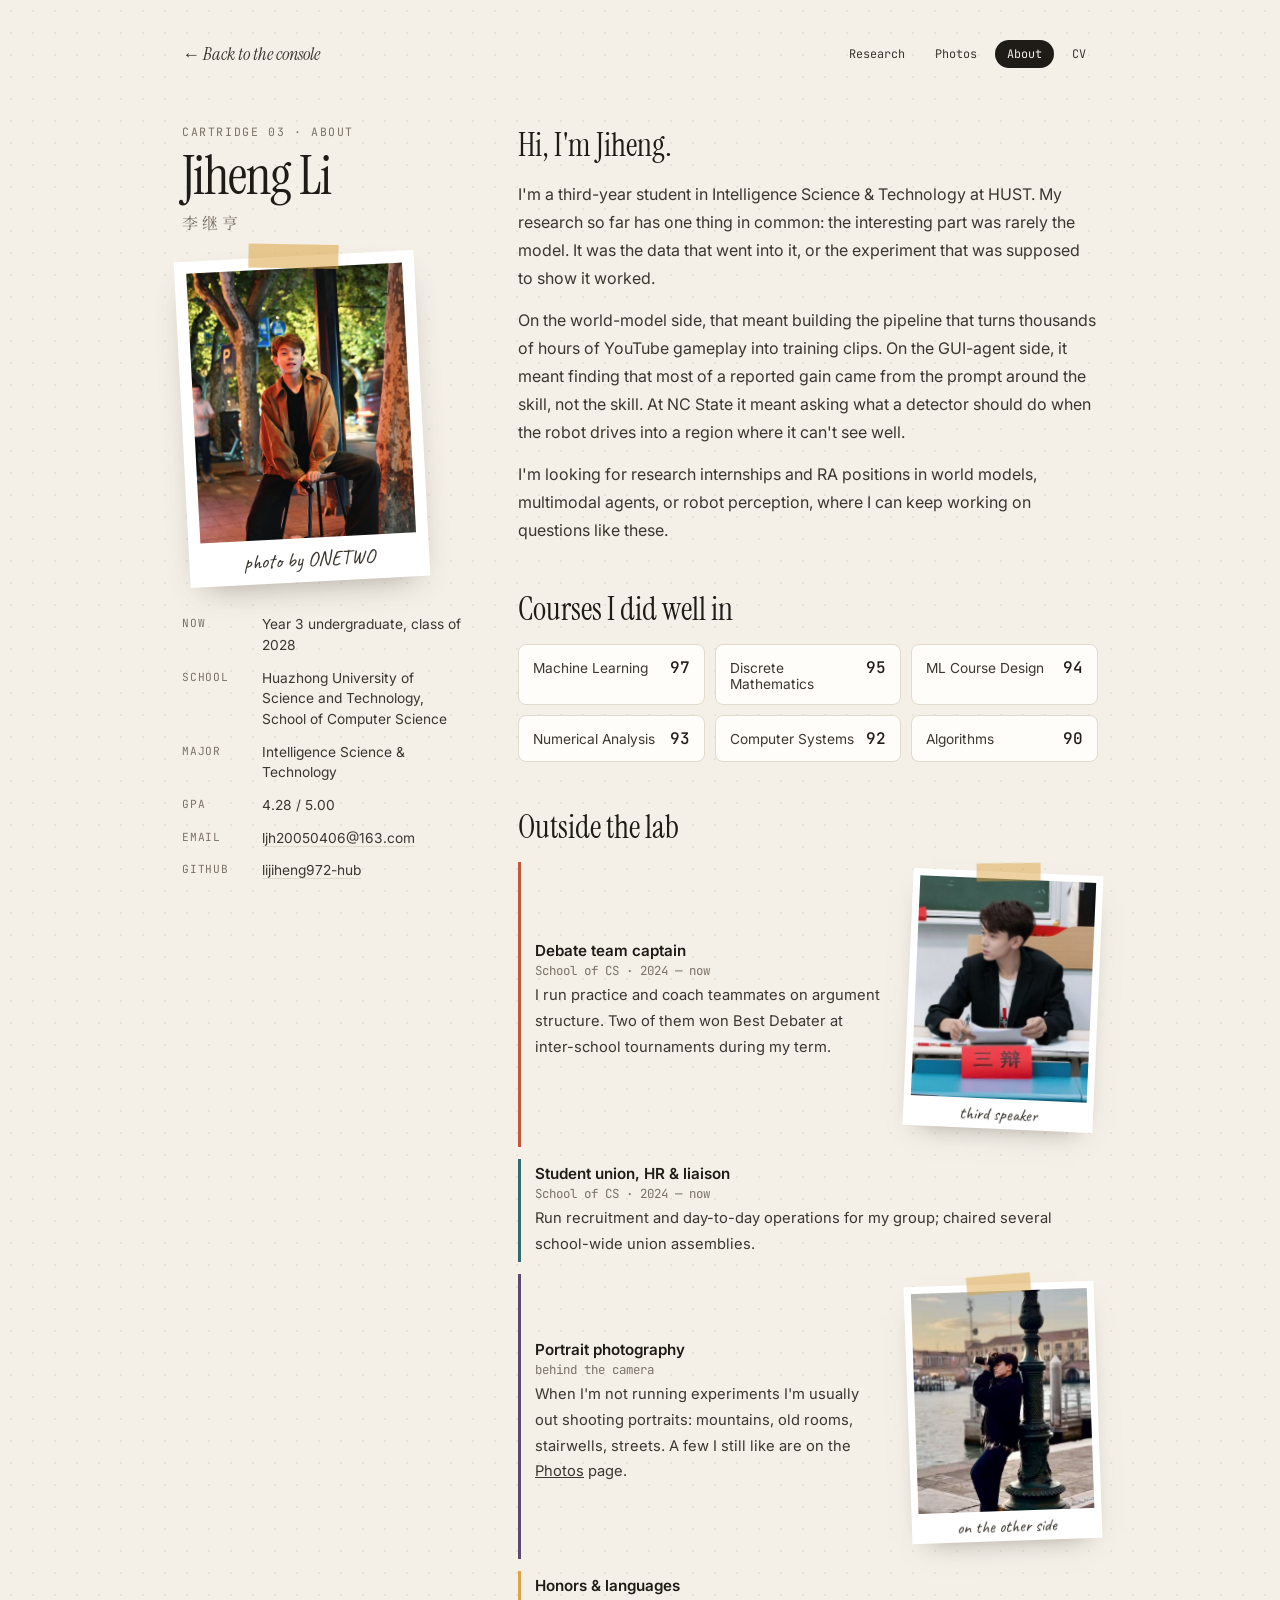
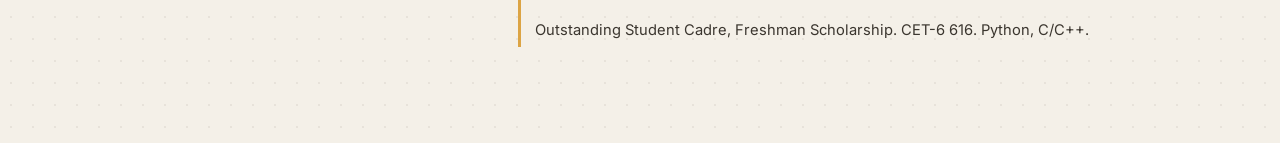
==== about.html @ 92787784 "Personal homepage: console landing, research, photos, about, CV Co-Authored-By: Claude Opus 5.5 <nor" ====
<!DOCTYPE html>
<html lang="en">
<head>
<meta charset="UTF-8">
<meta name="viewport" content="width=device-width, initial-scale=1.0">
<title>About · Jiheng Li</title>
<link rel="preconnect" href="https://fonts.googleapis.com">
<link rel="preconnect" href="https://fonts.gstatic.com" crossorigin>
<link href="https://fonts.googleapis.com/css2?family=Instrument+Serif:ital@0;1&family=Inter:wght@400;500;600&family=JetBrains+Mono:wght@400;500&family=Caveat:wght@500&display=swap" rel="stylesheet">
<link href="https://fonts.googleapis.com/css2?family=Noto+Serif+SC:wght@500&text=李继亨&display=swap" rel="stylesheet">
<link rel="stylesheet" href="assets/style.css">
<style>
  .about { display: grid; grid-template-columns: 280px minmax(0, 1fr); gap: 56px; align-items: start; }
  .side { position: sticky; top: 32px; }
  .side h1 { font-family: var(--serif); font-weight: 400; font-size: 3.4rem; line-height: 1; letter-spacing: -1px; }
  .side .cn { font-family: 'Noto Serif SC', serif; color: var(--muted); letter-spacing: 4px; margin: 8px 0 22px; }

  .polaroid {
    background: #fff; padding: 12px 12px 44px; width: 240px;
    box-shadow: 0 14px 34px -16px rgba(58,47,34,.45);
    transform: rotate(-3deg); position: relative;
  }
  .polaroid .ph {
    aspect-ratio: 1; background: #e6dfd2;
    display: grid; place-items: center; text-align: center;
    font-family: var(--mono); font-size: .7rem; color: var(--muted); padding: 16px;
  }
  .polaroid img { width: 100%; height: auto; aspect-ratio: 4 / 5; object-fit: cover; display: block; }
  .polaroid .cap { position: absolute; left: 0; right: 0; bottom: 10px; text-align: center; font-family: 'Caveat', cursive; font-size: 1.3rem; color: var(--ink-2); }
  .polaroid::before {
    content: ''; position: absolute; top: -12px; left: 50%; width: 90px; height: 24px;
    transform: translateX(-50%) rotate(4deg); background: rgba(220,164,68,.55);
  }

  dl.facts { margin-top: 32px; display: grid; gap: 12px; }
  dl.facts div { display: grid; grid-template-columns: 70px 1fr; gap: 10px; font-size: .86rem; }
  dl.facts dt { font-family: var(--mono); font-size: .7rem; color: var(--muted); text-transform: uppercase; letter-spacing: .8px; padding-top: 2px; }
  dl.facts dd { color: var(--ink-2); line-height: 1.5; }
  dl.facts a { text-decoration: none; border-bottom: 1px solid var(--line); }
  dl.facts a:hover { border-color: var(--ink); }

  .prose h2 { font-family: var(--serif); font-weight: 400; font-size: 2rem; margin: 44px 0 14px; }
  .prose h2:first-child { margin-top: 0; }
  .prose p { line-height: 1.75; color: var(--ink-2); margin-bottom: 14px; max-width: 62ch; }

  .grades { display: grid; grid-template-columns: repeat(auto-fill, minmax(180px, 1fr)); gap: 10px; }
  .grade { background: var(--card); border: 1px solid var(--line); border-radius: 8px; padding: 12px 14px; display: flex; justify-content: space-between; align-items: baseline; gap: 8px; }
  .grade span { font-size: .86rem; color: var(--ink-2); }
  .grade b { font-family: var(--mono); font-weight: 500; }

  .misc { display: grid; gap: 12px; }
  .misc > div { border-left: 3px solid var(--c); padding: 4px 0 4px 14px; }
  .misc > div.pic { display: grid; grid-template-columns: minmax(0, 1fr) 190px; gap: 24px; align-items: center; padding: 10px 0 18px 14px; }
  .snap {
    margin: 0; background: #fff; padding: 7px 7px 30px; position: relative;
    box-shadow: 0 12px 26px -16px rgba(58,47,34,.5);
    transform: rotate(var(--r, 2deg));
  }
  .snap img { width: 100%; height: auto; aspect-ratio: 4 / 5; object-fit: cover; display: block; }
  .snap figcaption { position: absolute; left: 0; right: 0; bottom: 4px; text-align: center; font-family: 'Caveat', cursive; font-size: 1.1rem; color: var(--ink-2); }
  .snap::before {
    content: ''; position: absolute; top: -9px; left: 50%; width: 64px; height: 18px;
    transform: translateX(-50%) rotate(-3deg); background: rgba(220,164,68,.5);
  }
  .misc b { font-weight: 600; font-size: .95rem; }
  .misc span { display: block; font-size: .78rem; font-family: var(--mono); color: var(--muted); margin: 2px 0 4px; }
  .misc p { margin: 0; font-size: .92rem; }

  @media (max-width: 800px) {
    .about { grid-template-columns: 1fr; gap: 40px; }
    .side { position: static; }
  }
  @media (max-width: 520px) {
    .misc > div.pic { grid-template-columns: 1fr; }
    .misc > div.pic .snap { width: 200px; }
  }
</style>
</head>
<body>
<div class="page">
  <header class="topbar">
    <a class="back" href="index.html">← Back to the console</a>
    <nav>
      <a href="research.html">Research</a>
      <a href="photos.html">Photos</a>
      <a href="about.html" aria-current="page">About</a>
      <a href="cv.pdf">CV</a>
    </nav>
  </header>

  <div class="about">
    <aside class="side">
      <div class="kicker">Cartridge 03 · About</div>
      <h1 style="margin-top:10px">Jiheng Li</h1>
      <div class="cn">李继亨</div>

      <div class="polaroid">
        <img src="assets/me.jpg" alt="Jiheng Li sitting on a stool on a tree-lined street at night" width="900" height="1125">
        <div class="cap">photo by ONETWO</div>
      </div>

      <dl class="facts">
        <div><dt>Now</dt><dd>Year 3 undergraduate, class of 2028</dd></div>
        <div><dt>School</dt><dd>Huazhong University of Science and Technology, School of Computer Science</dd></div>
        <div><dt>Major</dt><dd>Intelligence Science &amp; Technology</dd></div>
        <div><dt>GPA</dt><dd>4.28 / 5.00</dd></div>
        <div><dt>Email</dt><dd><a href="mailto:ljh20050406@163.com">ljh20050406@163.com</a></dd></div>
        <div><dt>GitHub</dt><dd><a href="https://github.com/lijiheng972-hub">lijiheng972-hub</a></dd></div>
      </dl>
    </aside>

    <div class="prose">
      <h2>Hi, I'm Jiheng.</h2>
      <p>I'm a third-year student in Intelligence Science &amp; Technology at HUST. My research so far has one thing in common: the interesting part was rarely the model. It was the data that went into it, or the experiment that was supposed to show it worked.</p>
      <p>On the world-model side, that meant building the pipeline that turns thousands of hours of YouTube gameplay into training clips. On the GUI-agent side, it meant finding that most of a reported gain came from the prompt around the skill, not the skill. At NC State it meant asking what a detector should do when the robot drives into a region where it can't see well.</p>
      <p>I'm looking for research internships and RA positions in world models, multimodal agents, or robot perception, where I can keep working on questions like these.</p>

      <h2>Courses I did well in</h2>
      <div class="grades">
        <div class="grade"><span>Machine Learning</span><b>97</b></div>
        <div class="grade"><span>Discrete Mathematics</span><b>95</b></div>
        <div class="grade"><span>ML Course Design</span><b>94</b></div>
        <div class="grade"><span>Numerical Analysis</span><b>93</b></div>
        <div class="grade"><span>Computer Systems</span><b>92</b></div>
        <div class="grade"><span>Algorithms</span><b>90</b></div>
      </div>

      <h2>Outside the lab</h2>
      <div class="misc">
        <div class="pic" style="--c:#c4573a">
          <div><b>Debate team captain</b><span>School of CS · 2024 — now</span><p>I run practice and coach teammates on argument structure. Two of them won Best Debater at inter-school tournaments during my term.</p></div>
          <figure class="snap" style="--r:2.5deg"><img src="assets/life-debate.jpg" alt="Jiheng at a debate, seated behind a third-speaker placard" width="720" height="900" loading="lazy"><figcaption>third speaker</figcaption></figure>
        </div>
        <div style="--c:#2f6b6f"><b>Student union, HR &amp; liaison</b><span>School of CS · 2024 — now</span><p>Run recruitment and day-to-day operations for my group; chaired several school-wide union assemblies.</p></div>
        <div class="pic" style="--c:#5b4a6d">
          <div><b>Portrait photography</b><span>behind the camera</span><p>When I'm not running experiments I'm usually out shooting portraits: mountains, old rooms, stairwells, streets. A few I still like are on the <a href="photos.html">Photos</a> page.</p></div>
          <figure class="snap" style="--r:-2deg"><img src="assets/life-shooting.jpg" alt="Jiheng shooting with a camera, leaning on a lamp post by the water" width="1320" height="735" loading="lazy" style="object-position: 52% center"><figcaption>on the other side</figcaption></figure>
        </div>
        <div style="--c:#dca444"><b>Honors &amp; languages</b><span>&nbsp;</span><p>Outstanding Student Cadre, Freshman Scholarship. CET-6 616. Python, C/C++.</p></div>
      </div>
    </div>
  </div>
</div>
</body>
</html>
---- assets/style.css ----
:root {
  --paper: #f4f0e8;
  --ink: #1f1c18;
  --ink-2: #3b362f;
  --muted: #7a7166;
  --line: #e2dbcd;
  --card: #fffdf9;
  --terracotta: #c4573a;
  --teal: #2f6b6f;
  --mustard: #dca444;
  --plum: #5b4a6d;
  --serif: 'Instrument Serif', Georgia, serif;
  --sans: 'Inter', -apple-system, 'PingFang SC', sans-serif;
  --mono: 'JetBrains Mono', ui-monospace, monospace;
}

* { box-sizing: border-box; margin: 0; padding: 0; }

body {
  background: var(--paper);
  background-image: radial-gradient(rgba(60, 48, 30, .07) 1px, transparent 1px);
  background-size: 22px 22px;
  color: var(--ink);
  font-family: var(--sans);
  -webkit-font-smoothing: antialiased;
}

.kicker {
  font-family: var(--mono);
  font-size: .72rem;
  letter-spacing: 1.6px;
  text-transform: uppercase;
  color: var(--muted);
}

a { color: inherit; }

/* ---------- sub pages ---------- */
.page { max-width: 980px; margin: 0 auto; padding: 40px 32px 96px; }

.topbar {
  display: flex; justify-content: space-between; align-items: center;
  gap: 16px; flex-wrap: wrap;
  margin-bottom: 56px;
}
.topbar .back {
  font-family: var(--serif); font-style: italic; font-size: 1.1rem;
  text-decoration: none; color: var(--ink-2);
}
.topbar .back:hover { color: var(--terracotta); }
.topbar nav { display: flex; gap: 6px; flex-wrap: wrap; }
.topbar nav a {
  font-family: var(--mono); font-size: .74rem; text-decoration: none;
  padding: 5px 11px; border-radius: 999px; border: 1px solid transparent; color: var(--ink-2);
}
.topbar nav a:hover { border-color: var(--line); background: #fff; }
.topbar nav a[aria-current] { background: var(--ink); color: var(--paper); }

.page-head { margin-bottom: 48px; }
.page-head h1 {
  font-family: var(--serif); font-weight: 400;
  font-size: clamp(2.8rem, 6vw, 4.4rem); line-height: 1; letter-spacing: -1px;
  margin-top: 10px;
}
.page-head h1 em { font-style: italic; }
.page-head p { margin-top: 16px; color: var(--ink-2); line-height: 1.65; max-width: 60ch; }

/* entry = a cartridge label laid flat */
.entries { display: grid; gap: 22px; }
.entry {
  display: grid;
  grid-template-columns: 150px minmax(0, 1fr);
  background: var(--card);
  border: 1px solid var(--line);
  border-radius: 10px;
  overflow: hidden;
  box-shadow: 0 1px 0 rgba(0,0,0,.02), 0 10px 30px -18px rgba(58,47,34,.35);
}
.entry .spine {
  background: var(--c, var(--terracotta));
  color: var(--on, #fffaf3);
  padding: 20px 18px;
  font-family: var(--mono); font-size: .72rem; line-height: 1.6;
  display: flex; flex-direction: column; gap: 6px;
}
.entry .spine .when { font-size: .78rem; font-weight: 500; }
.entry .spine .tag { opacity: .85; }
.entry .body { padding: 22px 26px 20px; }
.entry h2 { font-family: var(--serif); font-weight: 400; font-size: 1.75rem; line-height: 1.15; }
.entry .role { margin-top: 4px; font-size: .88rem; color: var(--muted); }
.entry .q { margin-top: 12px; font-family: var(--serif); font-style: italic; font-size: 1.15rem; color: var(--ink-2); line-height: 1.4; }
.entry p.sum { margin-top: 10px; line-height: 1.65; color: var(--ink-2); font-size: .95rem; }

.nums { display: flex; flex-wrap: wrap; gap: 10px; margin-top: 16px; }
.num {
  border: 1px dashed var(--line); border-radius: 8px; padding: 8px 12px;
  background: #fcfaf5;
}
.num b { display: block; font-family: var(--mono); font-weight: 500; font-size: 1.05rem; }
.num span { font-size: .74rem; color: var(--muted); }

.entry details { margin-top: 14px; }
.entry summary {
  cursor: pointer; list-style: none;
  font-family: var(--mono); font-size: .72rem; letter-spacing: .8px; text-transform: uppercase;
  color: var(--muted);
}
.entry summary::-webkit-details-marker { display: none; }
.entry summary::before { content: '▸ '; }
.entry details[open] summary::before { content: '▾ '; }
.entry summary:hover { color: var(--ink); }
.entry details ul { margin: 12px 0 2px 18px; display: grid; gap: 8px; }
.entry details li { line-height: 1.6; font-size: .92rem; color: var(--ink-2); }

.chips { display: flex; flex-wrap: wrap; gap: 6px; margin-top: 14px; }
.chips span {
  font-family: var(--mono); font-size: .7rem; color: var(--ink-2);
  background: #f1ece2; border-radius: 4px; padding: 3px 7px;
}

.section-label { margin: 56px 0 18px; }

@media (max-width: 700px) {
  .page { padding: 24px 16px 72px; }
  .topbar { margin-bottom: 36px; }
  .entry { grid-template-columns: 1fr; }
  .entry .spine { flex-direction: row; flex-wrap: wrap; gap: 4px 14px; padding: 12px 16px; }
  .entry .body { padding: 18px 16px; }
}
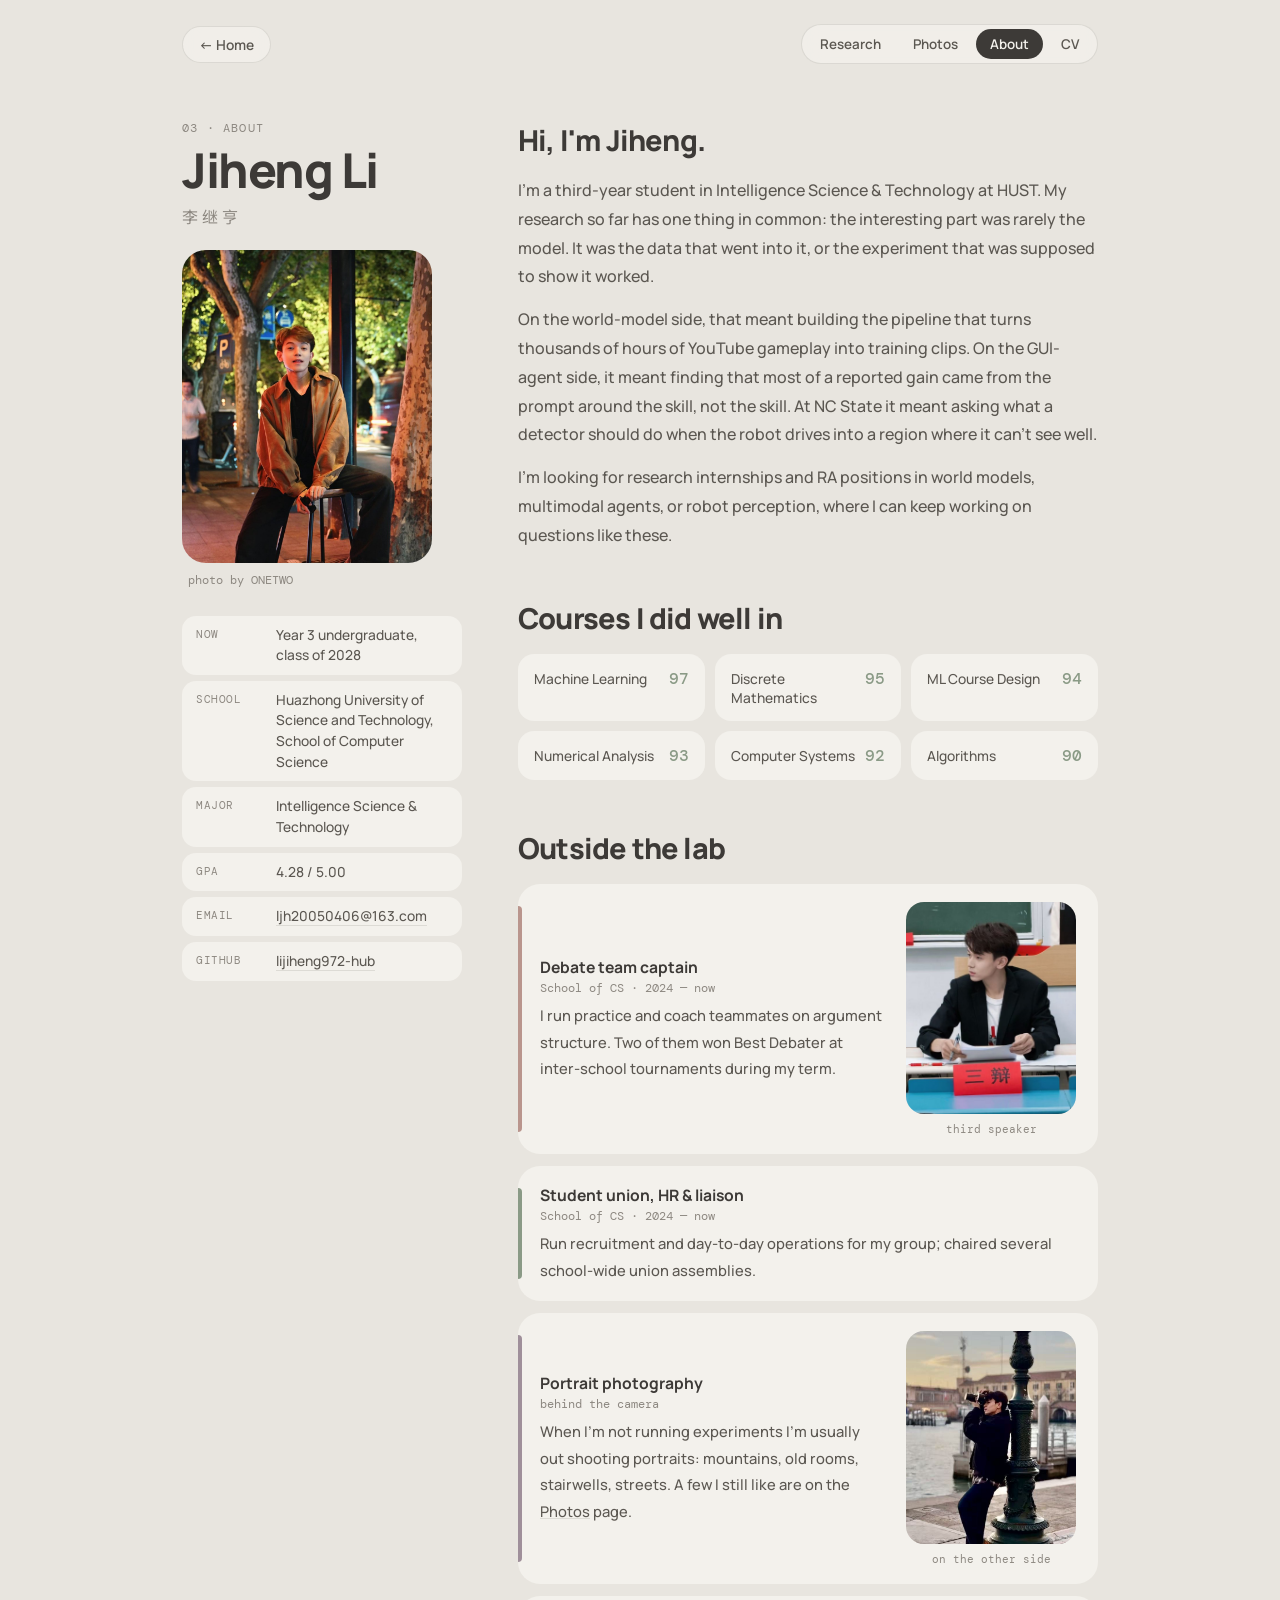
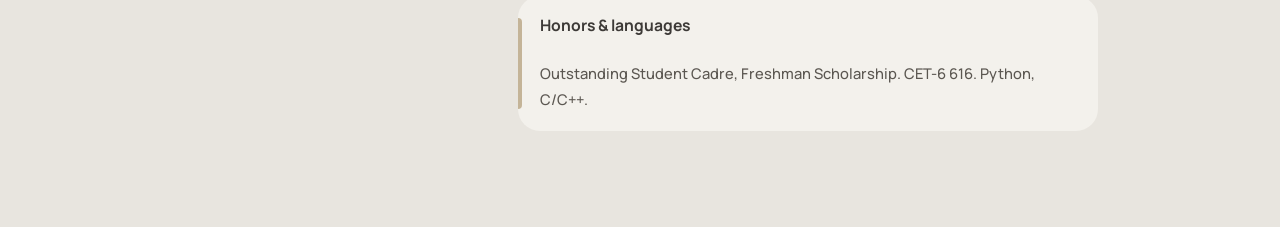
==== commit 5a4d117e: "Redesign: pixel-dot name hero, Morandi palette, Manrope, rounded layout Home page is now a particle " ====
--- a/about.html
+++ b/about.html
@@ -6,65 +6,46 @@
 <title>About · Jiheng Li</title>
 <link rel="preconnect" href="https://fonts.googleapis.com">
 <link rel="preconnect" href="https://fonts.gstatic.com" crossorigin>
-<link href="https://fonts.googleapis.com/css2?family=Instrument+Serif:ital@0;1&family=Inter:wght@400;500;600&family=JetBrains+Mono:wght@400;500&family=Caveat:wght@500&display=swap" rel="stylesheet">
-<link href="https://fonts.googleapis.com/css2?family=Noto+Serif+SC:wght@500&text=李继亨&display=swap" rel="stylesheet">
-<link rel="stylesheet" href="assets/style.css">
+<link href="https://fonts.googleapis.com/css2?family=Manrope:wght@400;500;600;700;800&family=DM+Mono:wght@400;500&display=swap" rel="stylesheet">
+<link href="https://fonts.googleapis.com/css2?family=Noto+Sans+SC:wght@500&text=李继亨&display=swap" rel="stylesheet">
+<link rel="stylesheet" href="assets/style.css?v=2">
 <style>
   .about { display: grid; grid-template-columns: 280px minmax(0, 1fr); gap: 56px; align-items: start; }
-  .side { position: sticky; top: 32px; }
-  .side h1 { font-family: var(--serif); font-weight: 400; font-size: 3.4rem; line-height: 1; letter-spacing: -1px; }
-  .side .cn { font-family: 'Noto Serif SC', serif; color: var(--muted); letter-spacing: 4px; margin: 8px 0 22px; }
+  .side { position: sticky; top: 84px; }
+  .side h1 { font-weight: 800; font-size: 3rem; line-height: 1; letter-spacing: -1.5px; }
+  .side .cn { font-family: 'Noto Sans SC', sans-serif; color: var(--muted); letter-spacing: 4px; margin: 10px 0 22px; }
 
-  .polaroid {
-    background: #fff; padding: 12px 12px 44px; width: 240px;
-    box-shadow: 0 14px 34px -16px rgba(58,47,34,.45);
-    transform: rotate(-3deg); position: relative;
-  }
-  .polaroid .ph {
-    aspect-ratio: 1; background: #e6dfd2;
-    display: grid; place-items: center; text-align: center;
-    font-family: var(--mono); font-size: .7rem; color: var(--muted); padding: 16px;
-  }
-  .polaroid img { width: 100%; height: auto; aspect-ratio: 4 / 5; object-fit: cover; display: block; }
-  .polaroid .cap { position: absolute; left: 0; right: 0; bottom: 10px; text-align: center; font-family: 'Caveat', cursive; font-size: 1.3rem; color: var(--ink-2); }
-  .polaroid::before {
-    content: ''; position: absolute; top: -12px; left: 50%; width: 90px; height: 24px;
-    transform: translateX(-50%) rotate(4deg); background: rgba(220,164,68,.55);
-  }
+  .polaroid { width: 250px; margin: 0; }
+  .polaroid img { width: 100%; height: auto; aspect-ratio: 4 / 5; object-fit: cover; display: block; border-radius: 24px; }
+  .polaroid .cap { font-family: var(--mono); font-size: .72rem; color: var(--muted); padding: 10px 6px 0; }
 
-  dl.facts { margin-top: 32px; display: grid; gap: 12px; }
-  dl.facts div { display: grid; grid-template-columns: 70px 1fr; gap: 10px; font-size: .86rem; }
-  dl.facts dt { font-family: var(--mono); font-size: .7rem; color: var(--muted); text-transform: uppercase; letter-spacing: .8px; padding-top: 2px; }
-  dl.facts dd { color: var(--ink-2); line-height: 1.5; }
+  dl.facts { margin-top: 28px; display: grid; gap: 6px; }
+  dl.facts div { display: grid; grid-template-columns: 70px 1fr; gap: 10px; font-size: .86rem; padding: 9px 14px; background: var(--card); border-radius: 14px; }
+  dl.facts dt { font-family: var(--mono); font-size: .7rem; color: var(--muted); text-transform: uppercase; letter-spacing: .6px; padding-top: 2px; }
+  dl.facts dd { color: var(--ink-2); line-height: 1.5; font-weight: 500; }
   dl.facts a { text-decoration: none; border-bottom: 1px solid var(--line); }
   dl.facts a:hover { border-color: var(--ink); }
 
-  .prose h2 { font-family: var(--serif); font-weight: 400; font-size: 2rem; margin: 44px 0 14px; }
+  .prose h2 { font-weight: 800; font-size: 1.8rem; letter-spacing: -.8px; margin: 48px 0 16px; }
   .prose h2:first-child { margin-top: 0; }
-  .prose p { line-height: 1.75; color: var(--ink-2); margin-bottom: 14px; max-width: 62ch; }
+  .prose p { line-height: 1.8; color: var(--ink-2); margin-bottom: 14px; max-width: 62ch; font-weight: 500; }
 
   .grades { display: grid; grid-template-columns: repeat(auto-fill, minmax(180px, 1fr)); gap: 10px; }
-  .grade { background: var(--card); border: 1px solid var(--line); border-radius: 8px; padding: 12px 14px; display: flex; justify-content: space-between; align-items: baseline; gap: 8px; }
-  .grade span { font-size: .86rem; color: var(--ink-2); }
-  .grade b { font-family: var(--mono); font-weight: 500; }
+  .grade { background: var(--card); border-radius: 16px; padding: 14px 16px; display: flex; justify-content: space-between; align-items: baseline; gap: 8px; }
+  .grade span { font-size: .86rem; color: var(--ink-2); font-weight: 500; }
+  .grade b { font-family: var(--mono); font-weight: 500; color: var(--sage); }
 
   .misc { display: grid; gap: 12px; }
-  .misc > div { border-left: 3px solid var(--c); padding: 4px 0 4px 14px; }
-  .misc > div.pic { display: grid; grid-template-columns: minmax(0, 1fr) 190px; gap: 24px; align-items: center; padding: 10px 0 18px 14px; }
-  .snap {
-    margin: 0; background: #fff; padding: 7px 7px 30px; position: relative;
-    box-shadow: 0 12px 26px -16px rgba(58,47,34,.5);
-    transform: rotate(var(--r, 2deg));
-  }
-  .snap img { width: 100%; height: auto; aspect-ratio: 4 / 5; object-fit: cover; display: block; }
-  .snap figcaption { position: absolute; left: 0; right: 0; bottom: 4px; text-align: center; font-family: 'Caveat', cursive; font-size: 1.1rem; color: var(--ink-2); }
-  .snap::before {
-    content: ''; position: absolute; top: -9px; left: 50%; width: 64px; height: 18px;
-    transform: translateX(-50%) rotate(-3deg); background: rgba(220,164,68,.5);
-  }
-  .misc b { font-weight: 600; font-size: .95rem; }
-  .misc span { display: block; font-size: .78rem; font-family: var(--mono); color: var(--muted); margin: 2px 0 4px; }
+  .misc > div { background: var(--card); border-radius: 22px; padding: 18px 22px; position: relative; }
+  .misc > div::before { content: ''; position: absolute; left: 0; top: 22px; bottom: 22px; width: 4px; border-radius: 0 4px 4px 0; background: var(--c); }
+  .misc > div.pic { display: grid; grid-template-columns: minmax(0, 1fr) 170px; gap: 24px; align-items: center; }
+  .snap { margin: 0; }
+  .snap img { width: 100%; height: auto; aspect-ratio: 4 / 5; object-fit: cover; display: block; border-radius: 18px; }
+  .snap figcaption { font-family: var(--mono); font-size: .68rem; color: var(--muted); padding: 8px 4px 0; text-align: center; }
+  .misc b { font-weight: 700; font-size: .98rem; }
+  .misc span { display: block; font-size: .76rem; font-family: var(--mono); color: var(--muted); margin: 2px 0 6px; }
   .misc p { margin: 0; font-size: .92rem; }
+  .misc a { text-decoration-color: var(--line); }
 
   @media (max-width: 800px) {
     .about { grid-template-columns: 1fr; gap: 40px; }
@@ -72,14 +53,14 @@
   }
   @media (max-width: 520px) {
     .misc > div.pic { grid-template-columns: 1fr; }
-    .misc > div.pic .snap { width: 200px; }
+    .misc > div.pic .snap { width: 190px; }
   }
 </style>
 </head>
 <body>
 <div class="page">
   <header class="topbar">
-    <a class="back" href="index.html">← Back to the console</a>
+    <a class="back" href="index.html">← Home</a>
     <nav>
       <a href="research.html">Research</a>
       <a href="photos.html">Photos</a>
@@ -90,14 +71,14 @@
 
   <div class="about">
     <aside class="side">
-      <div class="kicker">Cartridge 03 · About</div>
+      <div class="kicker">03 · About</div>
       <h1 style="margin-top:10px">Jiheng Li</h1>
       <div class="cn">李继亨</div>
 
-      <div class="polaroid">
+      <figure class="polaroid">
         <img src="assets/me.jpg" alt="Jiheng Li sitting on a stool on a tree-lined street at night" width="900" height="1125">
-        <div class="cap">photo by ONETWO</div>
-      </div>
+        <figcaption class="cap">photo by ONETWO</figcaption>
+      </figure>
 
       <dl class="facts">
         <div><dt>Now</dt><dd>Year 3 undergraduate, class of 2028</dd></div>
@@ -127,16 +108,16 @@
 
       <h2>Outside the lab</h2>
       <div class="misc">
-        <div class="pic" style="--c:#c4573a">
+        <div class="pic" style="--c:var(--rose)">
           <div><b>Debate team captain</b><span>School of CS · 2024 — now</span><p>I run practice and coach teammates on argument structure. Two of them won Best Debater at inter-school tournaments during my term.</p></div>
-          <figure class="snap" style="--r:2.5deg"><img src="assets/life-debate.jpg" alt="Jiheng at a debate, seated behind a third-speaker placard" width="720" height="900" loading="lazy"><figcaption>third speaker</figcaption></figure>
+          <figure class="snap"><img src="assets/life-debate.jpg" alt="Jiheng at a debate, seated behind a third-speaker placard" width="720" height="900" loading="lazy"><figcaption>third speaker</figcaption></figure>
         </div>
-        <div style="--c:#2f6b6f"><b>Student union, HR &amp; liaison</b><span>School of CS · 2024 — now</span><p>Run recruitment and day-to-day operations for my group; chaired several school-wide union assemblies.</p></div>
-        <div class="pic" style="--c:#5b4a6d">
+        <div style="--c:var(--sage)"><b>Student union, HR &amp; liaison</b><span>School of CS · 2024 — now</span><p>Run recruitment and day-to-day operations for my group; chaired several school-wide union assemblies.</p></div>
+        <div class="pic" style="--c:var(--mauve)">
           <div><b>Portrait photography</b><span>behind the camera</span><p>When I'm not running experiments I'm usually out shooting portraits: mountains, old rooms, stairwells, streets. A few I still like are on the <a href="photos.html">Photos</a> page.</p></div>
-          <figure class="snap" style="--r:-2deg"><img src="assets/life-shooting.jpg" alt="Jiheng shooting with a camera, leaning on a lamp post by the water" width="1320" height="735" loading="lazy" style="object-position: 52% center"><figcaption>on the other side</figcaption></figure>
+          <figure class="snap"><img src="assets/life-shooting.jpg" alt="Jiheng shooting with a camera, leaning on a lamp post by the water" width="1320" height="735" loading="lazy" style="object-position: 52% center"><figcaption>on the other side</figcaption></figure>
         </div>
-        <div style="--c:#dca444"><b>Honors &amp; languages</b><span>&nbsp;</span><p>Outstanding Student Cadre, Freshman Scholarship. CET-6 616. Python, C/C++.</p></div>
+        <div style="--c:var(--sand)"><b>Honors &amp; languages</b><span>&nbsp;</span><p>Outstanding Student Cadre, Freshman Scholarship. CET-6 616. Python, C/C++.</p></div>
       </div>
     </div>
   </div>
--- a/assets/style.css
+++ b/assets/style.css
@@ -1,25 +1,25 @@
 :root {
-  --paper: #f4f0e8;
-  --ink: #1f1c18;
-  --ink-2: #3b362f;
-  --muted: #7a7166;
-  --line: #e2dbcd;
-  --card: #fffdf9;
-  --terracotta: #c4573a;
-  --teal: #2f6b6f;
-  --mustard: #dca444;
-  --plum: #5b4a6d;
-  --serif: 'Instrument Serif', Georgia, serif;
-  --sans: 'Inter', -apple-system, 'PingFang SC', sans-serif;
-  --mono: 'JetBrains Mono', ui-monospace, monospace;
+  --paper: #e8e5df;
+  --card: #f3f1ec;
+  --ink: #3d3a37;
+  --ink-2: #5b5751;
+  --muted: #8d8881;
+  --line: rgba(61, 58, 55, .12);
+  /* Morandi accents */
+  --sage: #8a9a86;
+  --rose: #b9958d;
+  --blue: #8b9bab;
+  --sand: #c4b498;
+  --mauve: #9f8f9a;
+  --greige: #a9a39a;
+  --sans: 'Manrope', -apple-system, 'PingFang SC', sans-serif;
+  --mono: 'DM Mono', ui-monospace, monospace;
 }
 
 * { box-sizing: border-box; margin: 0; padding: 0; }
 
 body {
   background: var(--paper);
-  background-image: radial-gradient(rgba(60, 48, 30, .07) 1px, transparent 1px);
-  background-size: 22px 22px;
   color: var(--ink);
   font-family: var(--sans);
   -webkit-font-smoothing: antialiased;
@@ -27,8 +27,8 @@
 
 .kicker {
   font-family: var(--mono);
-  font-size: .72rem;
-  letter-spacing: 1.6px;
+  font-size: .74rem;
+  letter-spacing: 1.2px;
   text-transform: uppercase;
   color: var(--muted);
 }
@@ -36,94 +36,98 @@
 a { color: inherit; }
 
 /* ---------- sub pages ---------- */
-.page { max-width: 980px; margin: 0 auto; padding: 40px 32px 96px; }
+.page { max-width: 980px; margin: 0 auto; padding: 24px 32px 96px; }
 
 .topbar {
+  position: sticky; top: 12px; z-index: 10;
   display: flex; justify-content: space-between; align-items: center;
-  gap: 16px; flex-wrap: wrap;
+  gap: 12px; flex-wrap: wrap;
   margin-bottom: 56px;
 }
+.topbar .back, .topbar nav {
+  background: rgba(243, 241, 236, .8); backdrop-filter: blur(12px); -webkit-backdrop-filter: blur(12px);
+  border: 1px solid var(--line); border-radius: 999px;
+}
 .topbar .back {
-  font-family: var(--serif); font-style: italic; font-size: 1.1rem;
-  text-decoration: none; color: var(--ink-2);
+  font-weight: 600; font-size: .86rem; padding: 8px 16px;
+  text-decoration: none; color: var(--ink-2); transition: background .2s, color .2s;
 }
-.topbar .back:hover { color: var(--terracotta); }
-.topbar nav { display: flex; gap: 6px; flex-wrap: wrap; }
+.topbar .back:hover { background: var(--ink); color: var(--card); }
+.topbar nav { display: flex; gap: 4px; padding: 4px; flex-wrap: wrap; }
 .topbar nav a {
-  font-family: var(--mono); font-size: .74rem; text-decoration: none;
-  padding: 5px 11px; border-radius: 999px; border: 1px solid transparent; color: var(--ink-2);
+  font-size: .84rem; font-weight: 600; text-decoration: none;
+  padding: 6px 14px; border-radius: 999px; color: var(--ink-2); transition: background .2s;
 }
-.topbar nav a:hover { border-color: var(--line); background: #fff; }
-.topbar nav a[aria-current] { background: var(--ink); color: var(--paper); }
+.topbar nav a:hover { background: var(--paper); }
+.topbar nav a[aria-current] { background: var(--ink); color: var(--card); }
 
-.page-head { margin-bottom: 48px; }
+.page-head { margin-bottom: 44px; }
 .page-head h1 {
-  font-family: var(--serif); font-weight: 400;
-  font-size: clamp(2.8rem, 6vw, 4.4rem); line-height: 1; letter-spacing: -1px;
+  font-weight: 800;
+  font-size: clamp(2.6rem, 6vw, 4.2rem); line-height: 1; letter-spacing: -2px;
   margin-top: 10px;
 }
-.page-head h1 em { font-style: italic; }
-.page-head p { margin-top: 16px; color: var(--ink-2); line-height: 1.65; max-width: 60ch; }
+.page-head h1 em { font-style: normal; color: var(--sage); }
+.page-head p { margin-top: 16px; color: var(--ink-2); line-height: 1.7; max-width: 60ch; font-weight: 500; }
 
-/* entry = a cartridge label laid flat */
-.entries { display: grid; gap: 22px; }
+/* research / project entries */
+.entries { display: grid; gap: 18px; }
 .entry {
   display: grid;
   grid-template-columns: 150px minmax(0, 1fr);
   background: var(--card);
   border: 1px solid var(--line);
-  border-radius: 10px;
+  border-radius: 26px;
   overflow: hidden;
-  box-shadow: 0 1px 0 rgba(0,0,0,.02), 0 10px 30px -18px rgba(58,47,34,.35);
 }
 .entry .spine {
-  background: var(--c, var(--terracotta));
-  color: var(--on, #fffaf3);
-  padding: 20px 18px;
-  font-family: var(--mono); font-size: .72rem; line-height: 1.6;
+  background: var(--c, var(--rose));
+  color: var(--on, #fff);
+  padding: 22px 20px;
+  font-family: var(--mono); font-size: .74rem; line-height: 1.6;
   display: flex; flex-direction: column; gap: 6px;
 }
-.entry .spine .when { font-size: .78rem; font-weight: 500; }
-.entry .spine .tag { opacity: .85; }
-.entry .body { padding: 22px 26px 20px; }
-.entry h2 { font-family: var(--serif); font-weight: 400; font-size: 1.75rem; line-height: 1.15; }
-.entry .role { margin-top: 4px; font-size: .88rem; color: var(--muted); }
-.entry .q { margin-top: 12px; font-family: var(--serif); font-style: italic; font-size: 1.15rem; color: var(--ink-2); line-height: 1.4; }
-.entry p.sum { margin-top: 10px; line-height: 1.65; color: var(--ink-2); font-size: .95rem; }
+.entry .spine .when { font-size: .8rem; font-weight: 500; }
+.entry .spine .tag { opacity: .9; }
+.entry .body { padding: 24px 28px 22px; }
+.entry h2 { font-weight: 700; font-size: 1.45rem; line-height: 1.25; letter-spacing: -.4px; }
+.entry .role { margin-top: 4px; font-size: .88rem; color: var(--muted); font-weight: 500; }
+.entry .q {
+  margin-top: 14px; padding: 10px 14px; border-radius: 14px;
+  background: var(--paper); font-weight: 600; font-size: 1rem; color: var(--ink-2); line-height: 1.5;
+}
+.entry p.sum { margin-top: 12px; line-height: 1.7; color: var(--ink-2); font-size: .95rem; }
 
 .nums { display: flex; flex-wrap: wrap; gap: 10px; margin-top: 16px; }
-.num {
-  border: 1px dashed var(--line); border-radius: 8px; padding: 8px 12px;
-  background: #fcfaf5;
-}
-.num b { display: block; font-family: var(--mono); font-weight: 500; font-size: 1.05rem; }
-.num span { font-size: .74rem; color: var(--muted); }
+.num { border-radius: 16px; padding: 10px 14px; background: var(--paper); }
+.num b { display: block; font-family: var(--mono); font-weight: 500; font-size: 1.02rem; }
+.num span { font-size: .76rem; color: var(--muted); }
 
 .entry details { margin-top: 14px; }
 .entry summary {
-  cursor: pointer; list-style: none;
-  font-family: var(--mono); font-size: .72rem; letter-spacing: .8px; text-transform: uppercase;
-  color: var(--muted);
+  cursor: pointer; list-style: none; display: inline-block;
+  font-family: var(--mono); font-size: .74rem; letter-spacing: .6px; text-transform: uppercase;
+  color: var(--ink-2); background: var(--paper); padding: 5px 12px; border-radius: 999px;
 }
 .entry summary::-webkit-details-marker { display: none; }
-.entry summary::before { content: '▸ '; }
-.entry details[open] summary::before { content: '▾ '; }
-.entry summary:hover { color: var(--ink); }
-.entry details ul { margin: 12px 0 2px 18px; display: grid; gap: 8px; }
-.entry details li { line-height: 1.6; font-size: .92rem; color: var(--ink-2); }
+.entry summary::before { content: '+ '; }
+.entry details[open] summary::before { content: '– '; }
+.entry summary:hover { background: var(--ink); color: var(--card); }
+.entry details ul { margin: 14px 0 2px 18px; display: grid; gap: 8px; }
+.entry details li { line-height: 1.65; font-size: .92rem; color: var(--ink-2); }
 
 .chips { display: flex; flex-wrap: wrap; gap: 6px; margin-top: 14px; }
 .chips span {
-  font-family: var(--mono); font-size: .7rem; color: var(--ink-2);
-  background: #f1ece2; border-radius: 4px; padding: 3px 7px;
+  font-family: var(--mono); font-size: .72rem; color: var(--ink-2);
+  background: var(--paper); border-radius: 999px; padding: 4px 10px;
 }
 
 .section-label { margin: 56px 0 18px; }
 
 @media (max-width: 700px) {
-  .page { padding: 24px 16px 72px; }
+  .page { padding: 16px 16px 72px; }
   .topbar { margin-bottom: 36px; }
-  .entry { grid-template-columns: 1fr; }
-  .entry .spine { flex-direction: row; flex-wrap: wrap; gap: 4px 14px; padding: 12px 16px; }
-  .entry .body { padding: 18px 16px; }
+  .entry { grid-template-columns: 1fr; border-radius: 22px; }
+  .entry .spine { flex-direction: row; flex-wrap: wrap; gap: 4px 14px; padding: 12px 18px; }
+  .entry .body { padding: 18px 18px; }
 }
